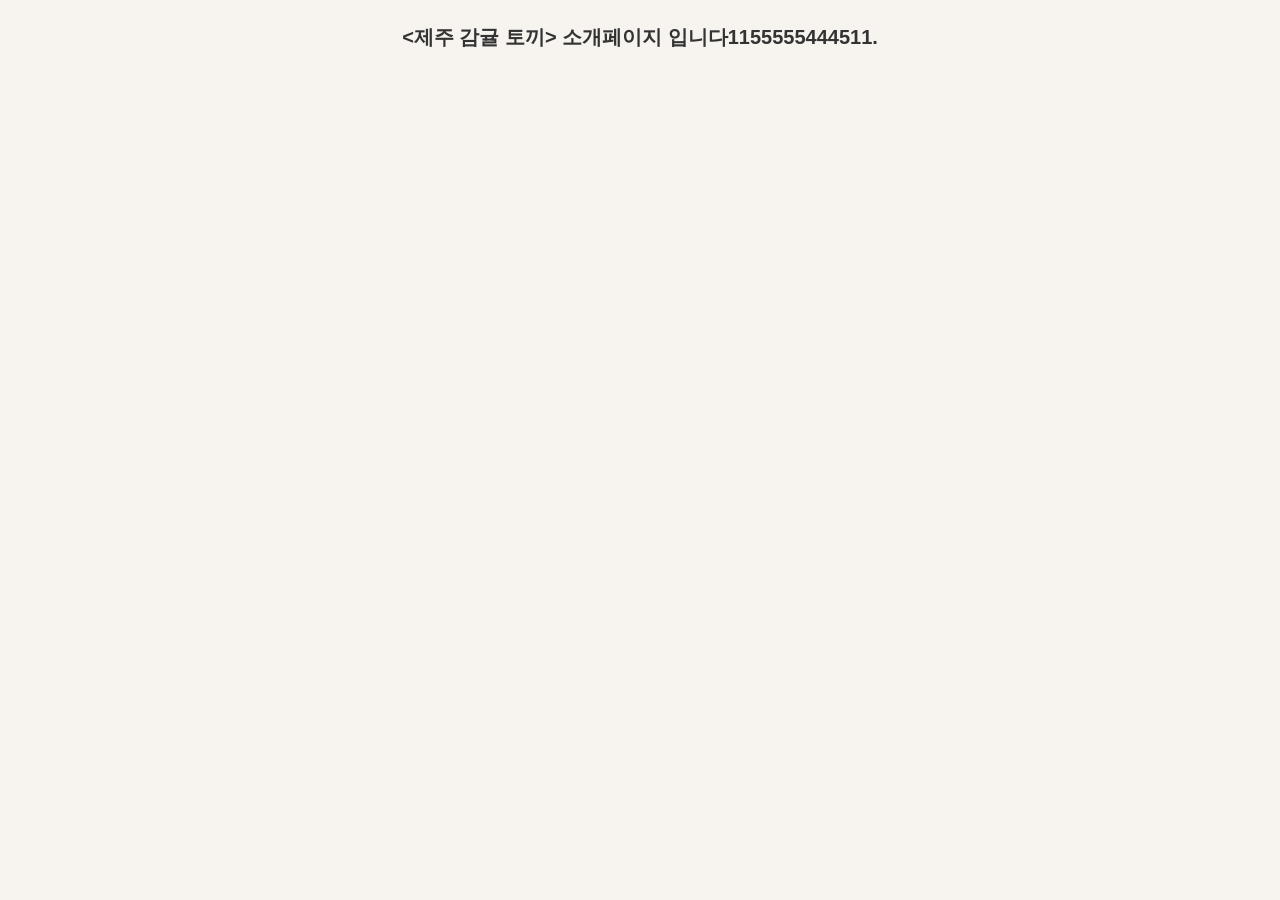
==== index.html @ c491b322 "Update index.html" ====
<!DOCTYPE html>
<html lang="ko">
<head>
  <meta charset="UTF-8" />
  <meta name="viewport" content="width=device-width, initial-scale=1.0" />
  <link rel="stylesheet" href="./index.css">
  <title>&lt;제주 감귤 토끼&gt; 소개페이지</title>
  <meta name="description" content="제주 감귤에서 태어난 토끼 이야기, <제주 감귤 토끼> 도서 소개 및 구매 링크 페이지" />

</head>
<body>
  <div class="container">
    <div class="title">&lt;제주 감귤 토끼&gt; 소개페이지 입니다1155555444511.</div>
  </div>
</body>
</html>
---- index.css ----
body {
      margin: 0;
      padding: 0;
      background-color: #f7f3ee;
      font-family: -apple-system, BlinkMacSystemFont, "Apple SD Gothic Neo",
                   "Noto Sans KR", Arial, sans-serif;
      color: #333;
    }
    .container {
      max-width: 480px;
      margin: 0 auto;
      padding: 24px 16px 40px;
    }
    .title {
      text-align: center;
      font-size: 20px;
      font-weight: 700;
      margin-bottom: 28px;
    }
    .card {
      background-color: #ffffff;
      border-radius: 14px;
      padding: 18px 16px;
      margin-bottom: 16px;
      box-shadow: 0 4px 10px rgba(0, 0, 0, 0.06);
    }
    .store-name {
      font-size: 16px;
      font-weight: 700;
      margin-bottom: 6px;
    }
    .store-desc {
      font-size: 14px;
      line-height: 1.5;
      margin-bottom: 14px;
      color: #555;
    }
    .link-button {
      display: inline-block;
      width: 100%;
      text-align: center;
      padding: 12px 0;
      background-color: #ffb703;
      color: #ffffff;
      font-size: 14px;
      font-weight: 600;
      border-radius: 10px;
      text-decoration: none;
    }
    .link-button:hover {
      background-color: #f4a800;
    }
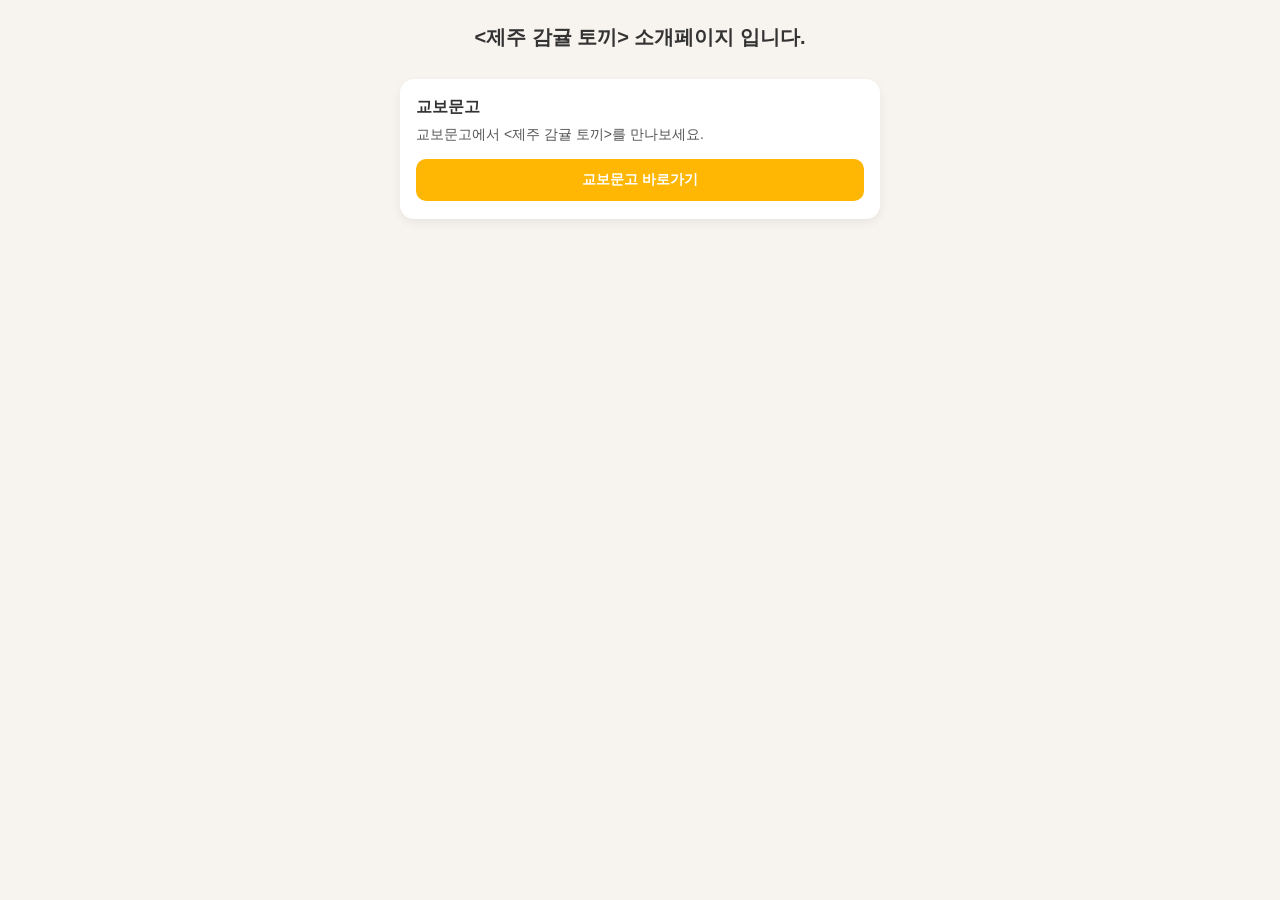
==== commit 12aba2a4: "Update index.html" ====
--- a/index.html
+++ b/index.html
@@ -10,7 +10,12 @@
 </head>
 <body>
   <div class="container">
-    <div class="title">&lt;제주 감귤 토끼&gt; 소개페이지 입니다1155555444511.</div>
+    <div class="title">&lt;제주 감귤 토끼&gt; 소개페이지 입니다.</div>
+    <div class="card">
+      <div class="store-name">교보문고</div>
+      <div class="store-desc">교보문고에서 &lt;제주 감귤 토끼&gt;를 만나보세요.</div>
+      <a class="link-button" href="https://product.kyobobook.co.kr/detail/S000218854197" target="_blank">교보문고 바로가기</a>
+    </div>
   </div>
 </body>
 </html>
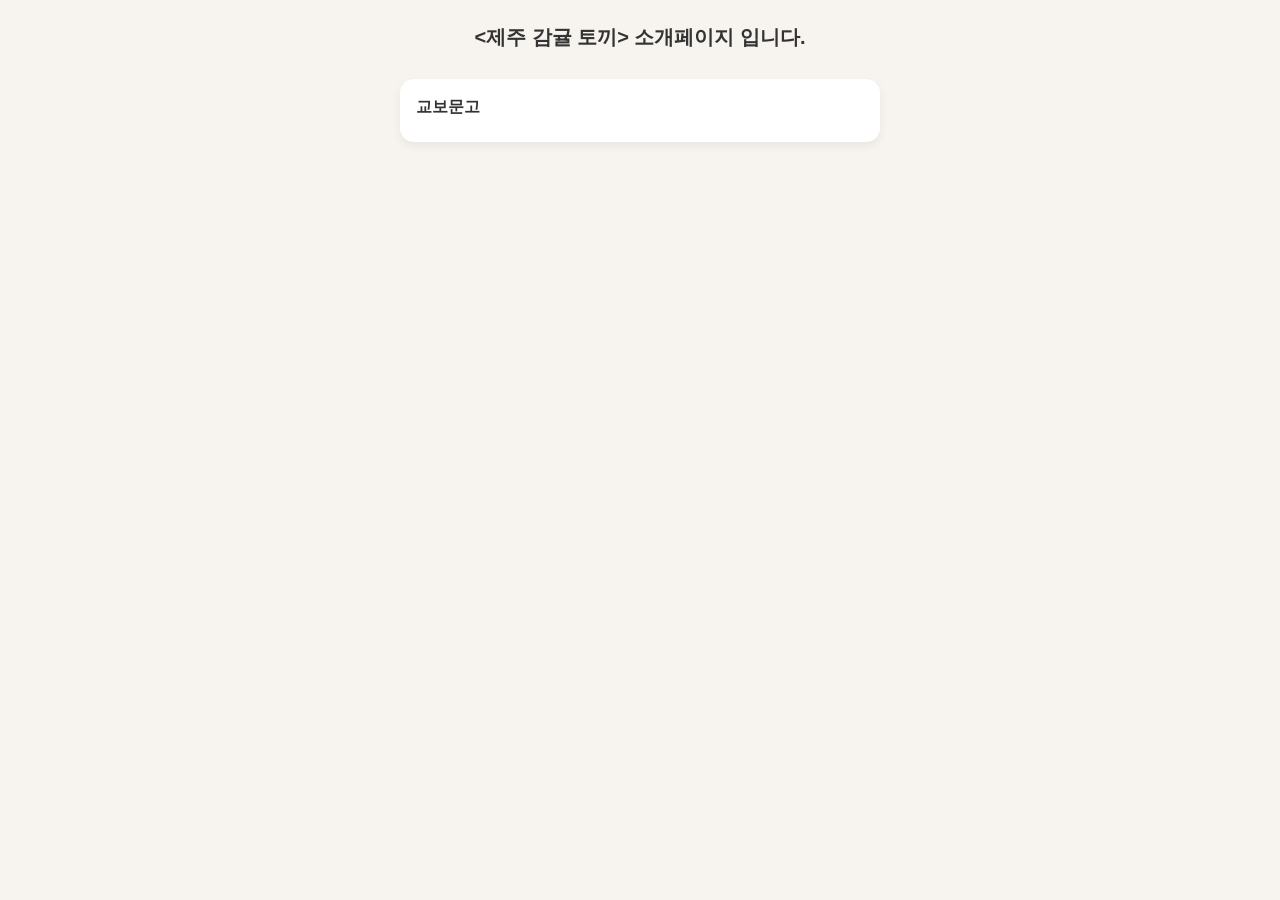
==== commit c0625e6d: "Update index.html" ====
--- a/index.html
+++ b/index.html
@@ -1,20 +1,17 @@
 <!DOCTYPE html>
-<html lang="ko">
+<html lang="en">
 <head>
   <meta charset="UTF-8" />
   <meta name="viewport" content="width=device-width, initial-scale=1.0" />
   <link rel="stylesheet" href="./index.css">
   <title>&lt;제주 감귤 토끼&gt; 소개페이지</title>
   <meta name="description" content="제주 감귤에서 태어난 토끼 이야기, <제주 감귤 토끼> 도서 소개 및 구매 링크 페이지" />
-
 </head>
 <body>
   <div class="container">
     <div class="title">&lt;제주 감귤 토끼&gt; 소개페이지 입니다.</div>
     <div class="card">
       <div class="store-name">교보문고</div>
-      <div class="store-desc">교보문고에서 &lt;제주 감귤 토끼&gt;를 만나보세요.</div>
-      <a class="link-button" href="https://product.kyobobook.co.kr/detail/S000218854197" target="_blank">교보문고 바로가기</a>
     </div>
   </div>
 </body>
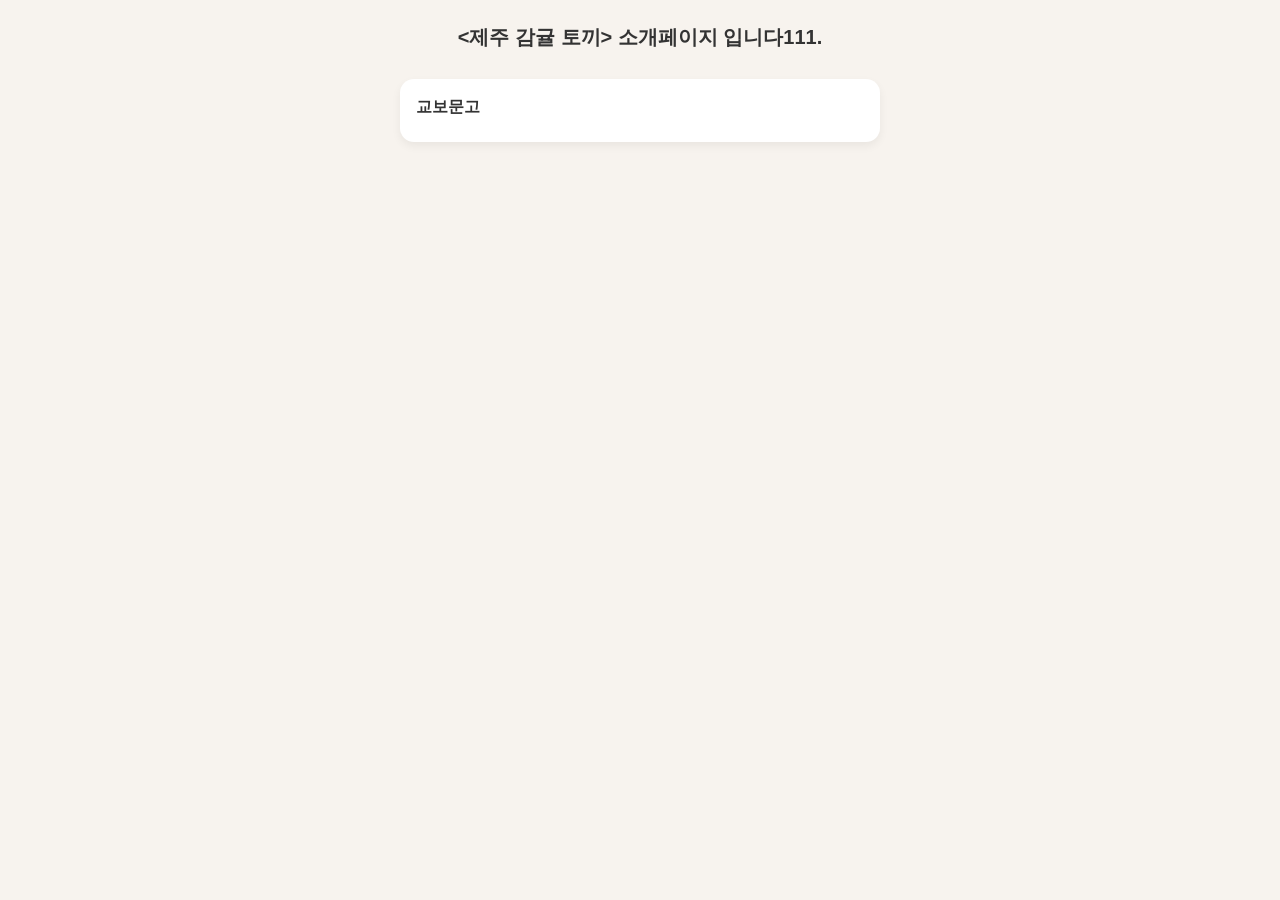
==== commit e3b88651: "Update index.html" ====
--- a/index.html
+++ b/index.html
@@ -9,7 +9,7 @@
 </head>
 <body>
   <div class="container">
-    <div class="title">&lt;제주 감귤 토끼&gt; 소개페이지 입니다.</div>
+    <div class="title">&lt;제주 감귤 토끼&gt; 소개페이지 입니다111.</div>
     <div class="card">
       <div class="store-name">교보문고</div>
     </div>
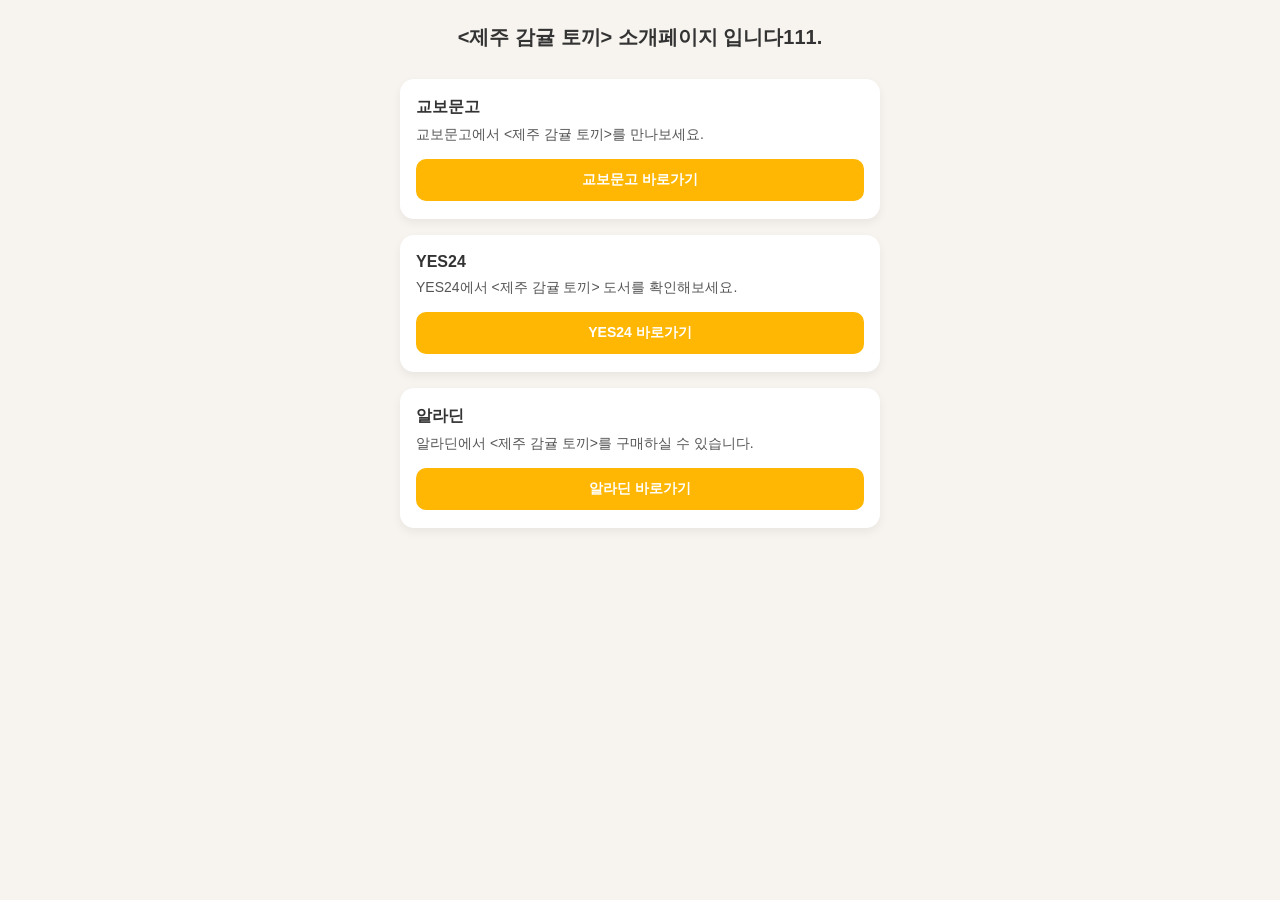
==== commit b6800d27: "Update index.html" ====
--- a/index.html
+++ b/index.html
@@ -12,7 +12,20 @@
     <div class="title">&lt;제주 감귤 토끼&gt; 소개페이지 입니다111.</div>
     <div class="card">
       <div class="store-name">교보문고</div>
+      <div class="store-desc">교보문고에서 &lt;제주 감귤 토끼&gt;를 만나보세요.</div>
+      <a class="link-button" href="https://product.kyobobook.co.kr/detail/S000218854197" target="_blank">교보문고 바로가기</a>
+    </div>
+
+    <div class="card">
+      <div class="store-name">YES24</div>
+      <div class="store-desc">YES24에서 &lt;제주 감귤 토끼&gt; 도서를 확인해보세요.</div>
+      <a class="link-button" href="https://www.yes24.com/product/goods/169819845" target="_blank">YES24 바로가기</a>
+    </div>
+
+    <div class="card">
+      <div class="store-name">알라딘</div>
+      <div class="store-desc">알라딘에서 &lt;제주 감귤 토끼&gt;를 구매하실 수 있습니다.</div>
+      <a class="link-button" href="http://aladin.kr/p/1EKAB" target="_blank">알라딘 바로가기</a>
     </div>
   </div>
-</body>
 </html>
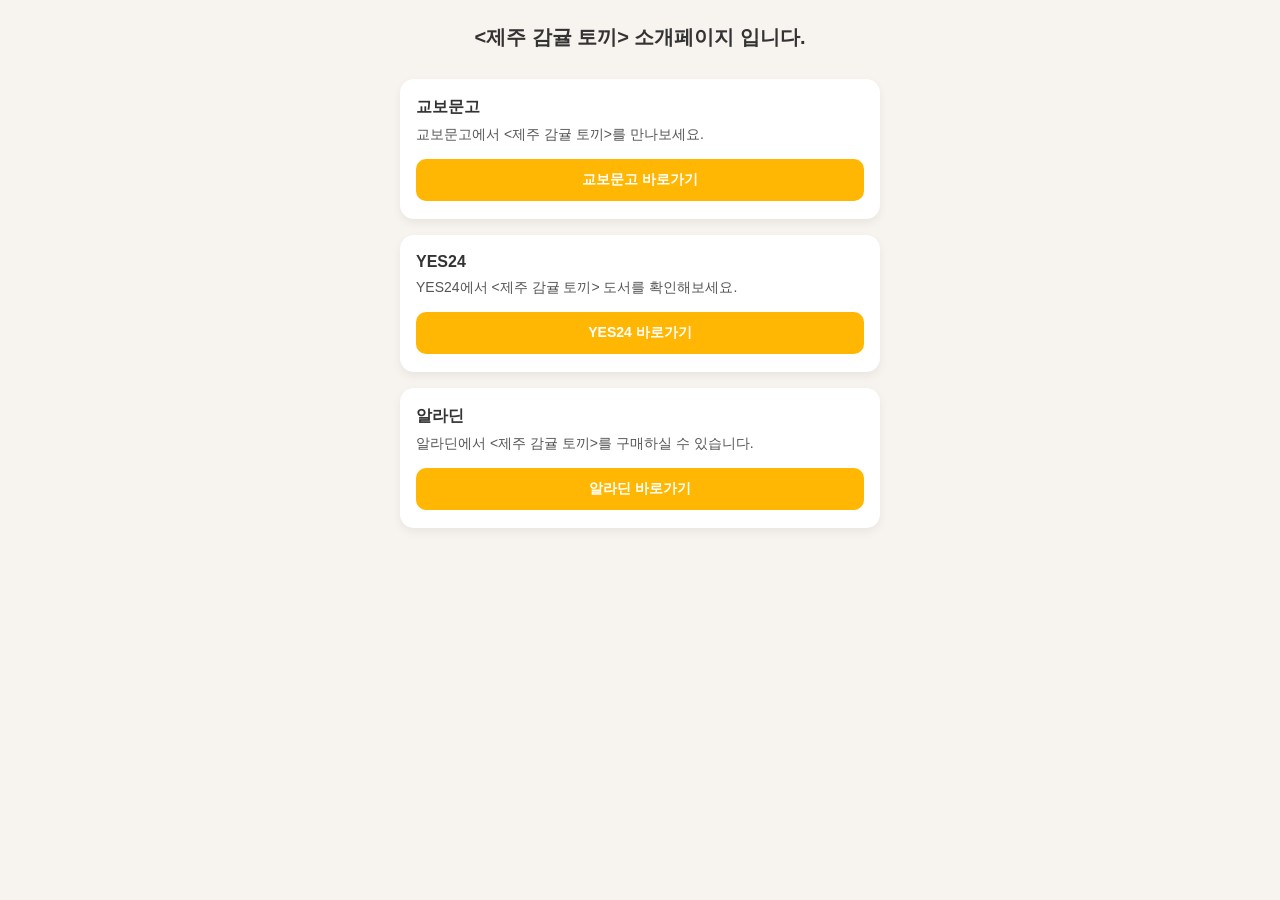
==== commit 600cc54e: "Update index.html" ====
--- a/index.html
+++ b/index.html
@@ -9,7 +9,7 @@
 </head>
 <body>
   <div class="container">
-    <div class="title">&lt;제주 감귤 토끼&gt; 소개페이지 입니다111.</div>
+    <div class="title">&lt;제주 감귤 토끼&gt; 소개페이지 입니다.</div>
     <div class="card">
       <div class="store-name">교보문고</div>
       <div class="store-desc">교보문고에서 &lt;제주 감귤 토끼&gt;를 만나보세요.</div>
